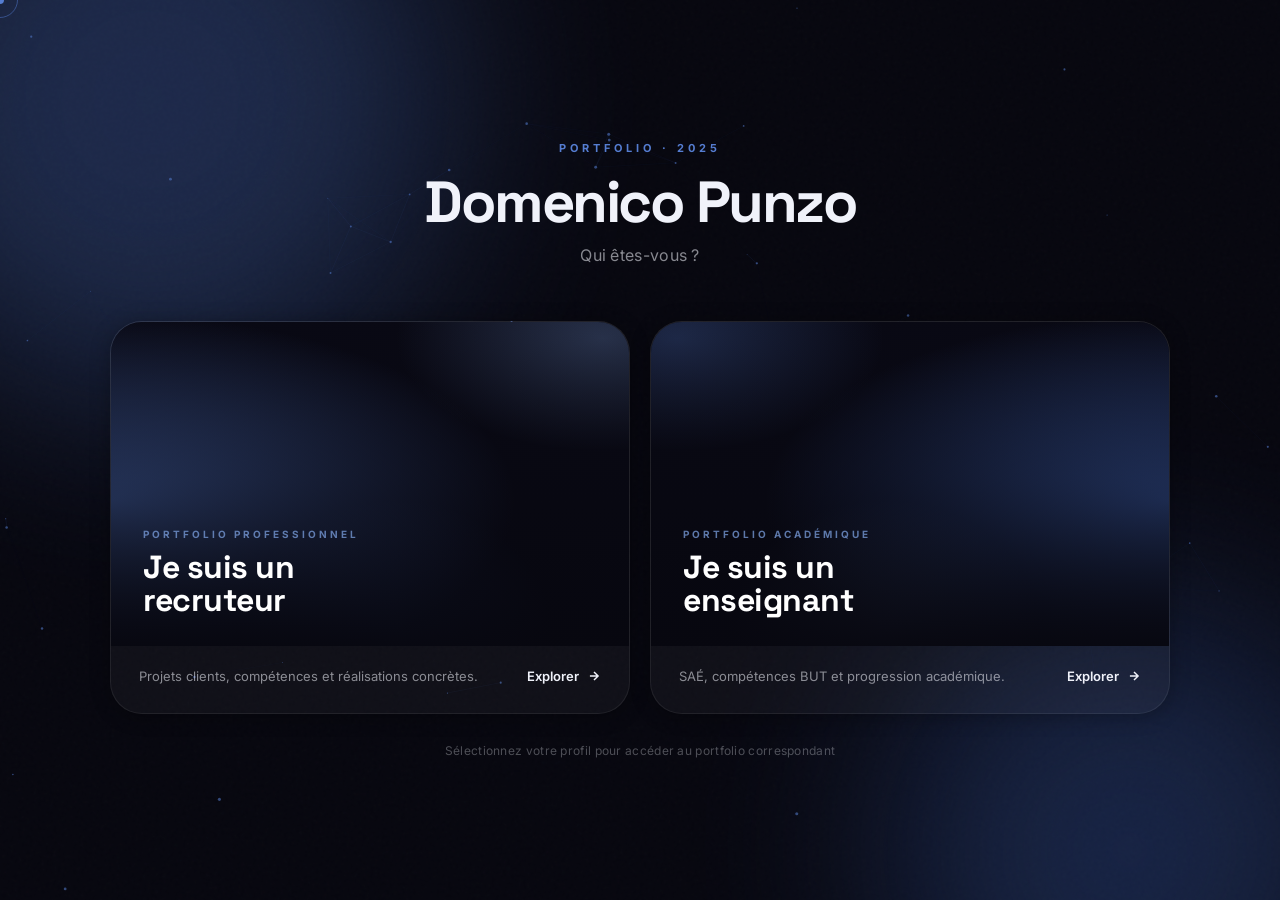
==== index.html @ 6b2b8962 "premier commit portfolio" ====
<!DOCTYPE html>
<html lang="fr">
<head>
  <meta charset="UTF-8" />
  <meta name="viewport" content="width=device-width, initial-scale=1.0" />
  <title>Domenico Punzo — Portfolio</title>
  <meta name="description" content="Portfolio de Domenico Punzo — Data & Digital Transformation" />
  <link rel="stylesheet" href="css/style.css" />
  <style>
    /* ── Landing specific ── */
    .landing {
      position: relative;
      min-height: 100vh;
      display: flex; flex-direction: column;
      align-items: center; justify-content: center;
      padding: 64px 24px;
      overflow: hidden;
    }

    /* Orbs background */
    .orbs { position: fixed; inset: 0; pointer-events: none; overflow: hidden; z-index: 0; }
    .orb {
      position: absolute; border-radius: 50%;
      filter: blur(100px); opacity: 0.3;
    }
    .orb-1 {
      width: 600px; height: 600px;
      background: radial-gradient(circle, #557DD1, #4671CD);
      top: -200px; left: -150px;
      animation: float 8s ease-in-out infinite;
    }
    .orb-2 {
      width: 500px; height: 500px;
      background: radial-gradient(circle, #4671CD, #2a4b99);
      bottom: -200px; right: -100px;
      animation: float 10s ease-in-out infinite 2s;
    }

    /* Noise texture */
    .noise {
      position: fixed; inset: 0; z-index: 0;
      background-image: url("data:image/svg+xml,%3Csvg viewBox='0 0 256 256' xmlns='http://www.w3.org/2000/svg'%3E%3Cfilter id='n'%3E%3CfeTurbulence type='fractalNoise' baseFrequency='0.9' numOctaves='4' stitchTiles='stitch'/%3E%3C/filter%3E%3Crect width='100%25' height='100%25' filter='url(%23n)' opacity='0.03'/%3E%3C/svg%3E");
      opacity: 0.6;
      pointer-events: none;
    }

    /* ── Center ID ── */
    .landing-id {
      position: relative; z-index: 10;
      text-align: center;
      margin-bottom: 52px;
      animation: slideUp 0.9s var(--ease-expo) both;
    }
    .landing-eyebrow {
      font-size: 11px; font-weight: 700;
      letter-spacing: 4px; text-transform: uppercase;
      color: var(--primary);
      margin-bottom: 16px;
    }
    .landing-name {
      font-size: clamp(34px, 5vw, 58px);
      font-weight: 800;
      letter-spacing: -2.5px;
      margin-bottom: 12px;
      line-height: 1;
    }
    .landing-subtitle {
      font-size: 16px;
      color: var(--text-muted);
      font-weight: 400;
      letter-spacing: 0.3px;
    }

    /* ── Showcase ── */
    .showcase-wrap {
      position: relative; z-index: 10;
      width: min(1060px, 100%);
      perspective: 1800px;
      animation: slideUp 1s var(--ease-expo) 0.18s both;
    }
    .showcase {
      display: flex;
      gap: 20px;
    }

    /* ── Card ── */
    .showcase-card {
      flex: 1;
      display: block;
      text-decoration: none; color: inherit;
      border-radius: var(--radius-xl);
      background: var(--bg-card);
      border: 1px solid var(--border);
      overflow: hidden;
      cursor: pointer;
      transform-style: preserve-3d;
      will-change: transform;
      transition: transform 0.15s var(--ease-out), border-color 0.35s, box-shadow 0.35s;
      box-shadow: var(--shadow-card);
    }
    .showcase-card:hover {
      border-color: var(--border-hover);
      box-shadow: var(--shadow), 0 0 70px rgba(85,125,209,0.18);
    }

    /* ── Video / animated visual ── */
    .showcase-visual {
      position: relative;
      aspect-ratio: 16/10;
      overflow: hidden;
    }
    .showcase-video {
      position: absolute; inset: 0;
      width: 100%; height: 100%;
      object-fit: cover;
      z-index: 1;
    }
    .showcase-video-bg {
      position: absolute; inset: 0;
      z-index: 0;
      animation: bgFloat 16s ease-in-out infinite alternate;
    }
    .pro-bg {
      background:
        radial-gradient(ellipse 150% 110% at 0% 55%, rgba(85,125,209,0.65), transparent 52%),
        radial-gradient(ellipse 80% 70% at 95% 5%,  rgba(122,157,220,0.3), transparent 50%),
        radial-gradient(ellipse 60% 80% at 55% 95%, rgba(70,113,205,0.2),  transparent 50%),
        #090914;
    }
    .acad-bg {
      background:
        radial-gradient(ellipse 150% 110% at 100% 55%, rgba(70,113,205,0.65), transparent 52%),
        radial-gradient(ellipse 80% 70% at 5% 5%,    rgba(85,125,209,0.3),  transparent 50%),
        radial-gradient(ellipse 60% 80% at 45% 95%, rgba(122,157,220,0.2),  transparent 50%),
        #090914;
    }
    @keyframes bgFloat {
      0%   { transform: scale(1)    translate(0px,   0px); }
      33%  { transform: scale(1.06) translate(10px, -12px); }
      66%  { transform: scale(1.03) translate(-7px,  7px); }
      100% { transform: scale(1.08) translate(12px, -6px); }
    }
    .showcase-video-overlay {
      position: absolute; inset: 0;
      background: linear-gradient(
        to top,
        rgba(7,7,15,0.94) 0%,
        rgba(7,7,15,0.42) 52%,
        rgba(7,7,15,0.08) 100%
      );
      z-index: 2;
    }

    /* Glare overlay */
    .showcase-glare {
      position: absolute; inset: 0; z-index: 3;
      pointer-events: none;
      opacity: 0;
      background: radial-gradient(circle 240px at var(--mx,50%) var(--my,50%), rgba(255,255,255,0.09), transparent 70%);
      transition: opacity 0.3s;
    }
    .showcase-card:hover .showcase-glare { opacity: 1; }

    /* Content overlay inside visual */
    .showcase-visual-content {
      position: absolute;
      bottom: 0; left: 0; right: 0;
      padding: 28px 32px;
      z-index: 4;
    }
    .showcase-vis-eyebrow {
      font-size: 10px; font-weight: 700;
      letter-spacing: 3px; text-transform: uppercase;
      color: rgba(122,157,220,0.75);
      margin-bottom: 9px;
    }
    .showcase-choice {
      font-size: clamp(22px, 2.8vw, 32px);
      font-weight: 800;
      line-height: 1.05;
      letter-spacing: -0.5px;
      color: #fff;
      font-family: 'Space Grotesk', sans-serif;
    }

    /* Info block under visual */
    .showcase-info {
      padding: 20px 28px 26px;
      display: flex;
      align-items: center;
      justify-content: space-between;
      gap: 16px;
    }
    .showcase-info-desc {
      font-size: 13px;
      color: var(--text-muted);
      line-height: 1.55;
    }
    .showcase-cta {
      display: inline-flex; align-items: center; gap: 8px;
      font-size: 13px; font-weight: 600;
      color: var(--text);
      white-space: nowrap;
      flex-shrink: 0;
      transition: gap 0.3s var(--ease-out), color 0.3s;
    }
    .showcase-card:hover .showcase-cta { gap: 13px; color: var(--primary-light); }
    .showcase-cta svg { width: 14px; height: 14px; transition: transform 0.3s var(--ease-out); }
    .showcase-card:hover .showcase-cta svg { transform: translateX(2px); }

    /* Bottom hint */
    .landing-hint {
      position: relative; z-index: 10;
      margin-top: 28px;
      font-size: 12px; color: var(--text-subtle);
      animation: fadeIn 1s 0.6s both;
      text-align: center;
      letter-spacing: 0.3px;
    }

    /* Mobile */
    @media (max-width: 760px) {
      .showcase { flex-direction: column; }
      .showcase-card { transform: none !important; }
    }
  </style>
</head>
<body>
  <!-- Cursor -->
  <div class="cursor" id="cursor"></div>
  <div class="cursor-ring" id="cursorRing"></div>

  <!-- Particle background -->
  <canvas id="particleCanvas"></canvas>

  <!-- Landing -->
  <div class="landing">
    <!-- Background -->
    <div class="orbs">
      <div class="orb orb-1"></div>
      <div class="orb orb-2"></div>
    </div>
    <div class="noise"></div>

    <!-- Identity -->
    <div class="landing-id">
      <p class="landing-eyebrow">Portfolio · 2025</p>
      <h1 class="landing-name">Domenico Punzo</h1>
      <p class="landing-subtitle">Qui êtes-vous ?</p>
    </div>

    <!-- Showcase choice -->
    <div class="showcase-wrap">
      <div class="showcase">

        <!-- Recruteur → Professional -->
        <a class="showcase-card" id="cardPro" href="professional.html">
          <div class="showcase-visual">
            <video class="showcase-video" autoplay muted loop playsinline>
              <source src="assets/video-pro.mp4" type="video/mp4">
            </video>
            <div class="showcase-video-bg pro-bg"></div>
            <div class="showcase-video-overlay"></div>
            <div class="showcase-glare"></div>
            <div class="showcase-visual-content">
              <p class="showcase-vis-eyebrow">Portfolio professionnel</p>
              <h2 class="showcase-choice">Je suis un<br>recruteur</h2>
            </div>
          </div>
          <div class="showcase-info">
            <p class="showcase-info-desc">Projets clients, compétences et réalisations concrètes.</p>
            <div class="showcase-cta">
              Explorer
              <svg viewBox="0 0 24 24" fill="none" stroke="currentColor" stroke-width="2.5"><path d="M5 12h14M12 5l7 7-7 7"/></svg>
            </div>
          </div>
        </a>

        <!-- Enseignant → Academic -->
        <a class="showcase-card" id="cardAcad" href="academic.html">
          <div class="showcase-visual">
            <video class="showcase-video" autoplay muted loop playsinline>
              <source src="assets/video-acad.mp4" type="video/mp4">
            </video>
            <div class="showcase-video-bg acad-bg"></div>
            <div class="showcase-video-overlay"></div>
            <div class="showcase-glare"></div>
            <div class="showcase-visual-content">
              <p class="showcase-vis-eyebrow">Portfolio académique</p>
              <h2 class="showcase-choice">Je suis un<br>enseignant</h2>
            </div>
          </div>
          <div class="showcase-info">
            <p class="showcase-info-desc">SAÉ, compétences BUT et progression académique.</p>
            <div class="showcase-cta">
              Explorer
              <svg viewBox="0 0 24 24" fill="none" stroke="currentColor" stroke-width="2.5"><path d="M5 12h14M12 5l7 7-7 7"/></svg>
            </div>
          </div>
        </a>

      </div>
    </div>

    <p class="landing-hint">Sélectionnez votre profil pour accéder au portfolio correspondant</p>
  </div>

  <script>
    // Custom cursor
    const cursor = document.getElementById('cursor');
    const ring = document.getElementById('cursorRing');
    let mx = 0, my = 0, rx = 0, ry = 0;
    document.addEventListener('mousemove', e => { mx = e.clientX; my = e.clientY; cursor.style.left = mx + 'px'; cursor.style.top = my + 'px'; });
    (function animate() {
      rx += (mx - rx) * 0.12; ry += (my - ry) * 0.12;
      ring.style.left = rx + 'px'; ring.style.top = ry + 'px';
      requestAnimationFrame(animate);
    })();

    // Particles
    (function() {
      const canvas = document.getElementById('particleCanvas');
      if (!canvas) return;
      const ctx = canvas.getContext('2d');
      let w, h;
      const N = 55, LINK = 130, pts = [];
      function resize() { w = canvas.width = window.innerWidth; h = canvas.height = window.innerHeight; }
      function P() { return { x: Math.random()*w, y: Math.random()*h, vx:(Math.random()-.5)*.38, vy:(Math.random()-.5)*.38, r: Math.random()*1.2+.4 }; }
      function loop() {
        ctx.clearRect(0,0,w,h);
        for(let i=0;i<N;i++){
          const p=pts[i]; p.x+=p.vx; p.y+=p.vy;
          if(p.x<0||p.x>w)p.vx*=-1; if(p.y<0||p.y>h)p.vy*=-1;
          ctx.beginPath(); ctx.arc(p.x,p.y,p.r,0,Math.PI*2);
          ctx.fillStyle='rgba(85,125,209,0.55)'; ctx.fill();
          for(let j=i+1;j<N;j++){
            const q=pts[j],d=Math.hypot(p.x-q.x,p.y-q.y);
            if(d<LINK){ ctx.strokeStyle=`rgba(85,125,209,${.14*(1-d/LINK)})`; ctx.lineWidth=.6; ctx.beginPath(); ctx.moveTo(p.x,p.y); ctx.lineTo(q.x,q.y); ctx.stroke(); }
          }
        }
        requestAnimationFrame(loop);
      }
      resize(); window.addEventListener('resize',resize);
      for(let i=0;i<N;i++) pts.push(P());
      loop();
    })();

    // 3D tilt on showcase cards (pointer devices only)
    if (window.matchMedia('(hover: hover) and (pointer: fine)').matches) {
      document.querySelectorAll('.showcase-card').forEach(card => {
        card.addEventListener('mousemove', e => {
          const r = card.getBoundingClientRect();
          const px = (e.clientX - r.left) / r.width;
          const py = (e.clientY - r.top) / r.height;
          const rotX = (py - 0.5) * -12;
          const rotY = (px - 0.5) * 12;
          card.style.transform = `rotateX(${rotX}deg) rotateY(${rotY}deg) translateY(-4px)`;
          card.style.setProperty('--mx', (px * 100) + '%');
          card.style.setProperty('--my', (py * 100) + '%');
        });
        card.addEventListener('mouseleave', () => { card.style.transform = ''; });
      });
    }
  </script>
</body>
</html>
---- css/style.css ----
/* ─────────────────────────────────────────────
   PORTFOLIO PREMIUM — Global Styles
   Domenico Punzo
───────────────────────────────────────────── */

@import url('https://fonts.googleapis.com/css2?family=Inter:wght@300;400;500;600;700;800;900&family=Space+Grotesk:wght@300;400;500;600;700&display=swap');

/* ── Variables ── */
:root {
  --primary:       #557DD1;
  --primary-dark:  #4671CD;
  --primary-light: #7A9DDC;
  --primary-glow:  rgba(85, 125, 209, 0.25);
  --primary-glow2: rgba(70, 113, 205, 0.15);

  --bg:            #07070F;
  --bg-2:          #0C0C1C;
  --bg-3:          #111126;
  --bg-card:       rgba(255,255,255,0.04);
  --bg-card-hover: rgba(255,255,255,0.07);
  --bg-glass:      rgba(12,12,28,0.7);

  --text:          #F0F2FA;
  --text-muted:    rgba(240,242,250,0.55);
  --text-subtle:   rgba(240,242,250,0.30);

  --border:        rgba(255,255,255,0.07);
  --border-blue:   rgba(85,125,209,0.25);
  --border-hover:  rgba(85,125,209,0.5);

  --radius:        14px;
  --radius-lg:     22px;
  --radius-xl:     32px;
  --radius-full:   9999px;

  --ease:          cubic-bezier(0.4, 0, 0.2, 1);
  --ease-out:      cubic-bezier(0, 0, 0.2, 1);
  --ease-bounce:   cubic-bezier(0.34, 1.56, 0.64, 1);
  --ease-expo:     cubic-bezier(0.16, 1, 0.3, 1);

  --shadow:        0 8px 48px rgba(0,0,0,0.5);
  --shadow-glow:   0 0 80px rgba(85,125,209,0.12);
  --shadow-card:   0 2px 20px rgba(0,0,0,0.3);

  --nav-h:         70px;
  --section-pad:   clamp(80px, 10vw, 140px);
  --container:     1280px;
}

/* ── Reset ── */
*, *::before, *::after { box-sizing: border-box; margin: 0; padding: 0; }
html { scroll-behavior: smooth; font-size: 16px; }
body {
  background: var(--bg);
  color: var(--text);
  font-family: 'Inter', sans-serif;
  -webkit-font-smoothing: antialiased;
  -moz-osx-font-smoothing: grayscale;
  overflow-x: hidden;
  line-height: 1.6;
}
img { max-width: 100%; display: block; }
a { color: inherit; text-decoration: none; }
button { cursor: pointer; border: none; background: none; font-family: inherit; }
ul { list-style: none; }

/* ── Custom Cursor ── */
.cursor {
  width: 8px; height: 8px;
  background: var(--primary);
  border-radius: 50%;
  position: fixed;
  top: 0; left: 0;
  pointer-events: none;
  z-index: 9999;
  transform: translate(-50%, -50%);
  transition: width 0.2s var(--ease), height 0.2s var(--ease), background 0.2s;
}
.cursor-ring {
  width: 36px; height: 36px;
  border: 1.5px solid rgba(85,125,209,0.5);
  border-radius: 50%;
  position: fixed;
  top: 0; left: 0;
  pointer-events: none;
  z-index: 9998;
  transform: translate(-50%, -50%);
  transition: all 0.12s var(--ease);
}
body:has(a:hover) .cursor,
body:has(button:hover) .cursor { width: 14px; height: 14px; }
body:has(a:hover) .cursor-ring,
body:has(button:hover) .cursor-ring { width: 52px; height: 52px; border-color: var(--primary); }

/* ── Typography ── */
h1, h2, h3, h4, h5, h6 { font-family: 'Space Grotesk', sans-serif; font-weight: 700; line-height: 1.15; }

.display { font-size: clamp(48px, 7vw, 96px); font-weight: 800; letter-spacing: -2px; }
.headline { font-size: clamp(36px, 5vw, 64px); font-weight: 700; letter-spacing: -1.5px; }
.title { font-size: clamp(24px, 3vw, 40px); font-weight: 600; letter-spacing: -0.5px; }
.subtitle { font-size: clamp(16px, 2vw, 20px); font-weight: 400; color: var(--text-muted); }
.label { font-size: 11px; font-weight: 600; text-transform: uppercase; letter-spacing: 2px; color: var(--primary); }
.body-lg { font-size: 18px; line-height: 1.75; color: var(--text-muted); }
.body { font-size: 15px; line-height: 1.7; color: var(--text-muted); }

/* ── Layout ── */
.container {
  width: min(var(--container), 100% - 48px);
  margin-inline: auto;
}
.section { padding-block: var(--section-pad); }

/* ── Section Header ── */
.section-header { margin-bottom: 64px; }
.section-header .label { margin-bottom: 12px; }
.section-header .headline { margin-bottom: 16px; }
.section-header .subtitle { max-width: 520px; }

/* ── Navigation ── */
.nav {
  position: fixed; top: 0; left: 0; right: 0;
  height: var(--nav-h);
  z-index: 100;
  transition: background 0.4s var(--ease), backdrop-filter 0.4s;
}
.nav.scrolled {
  background: var(--bg-glass);
  backdrop-filter: blur(20px) saturate(1.5);
  border-bottom: 1px solid var(--border);
}
.nav-inner {
  height: 100%;
  display: flex;
  align-items: center;
  justify-content: space-between;
  gap: 24px;
}
.nav-logo {
  display: flex; align-items: center; gap: 12px;
  font-family: 'Space Grotesk', sans-serif;
  font-weight: 700; font-size: 20px;
}
.nav-monogram {
  width: 38px; height: 38px;
  background: linear-gradient(135deg, var(--primary), var(--primary-dark));
  border-radius: 10px;
  display: grid; place-items: center;
  font-size: 14px; font-weight: 800;
  color: #fff;
}
.nav-links {
  display: flex; align-items: center; gap: 6px;
}
.nav-link {
  padding: 8px 14px;
  font-size: 14px; font-weight: 500;
  color: var(--text-muted);
  border-radius: var(--radius-full);
  transition: color 0.2s, background 0.2s;
}
.nav-link:hover, .nav-link.active { color: var(--text); background: var(--bg-card); }
.nav-cta {
  padding: 9px 20px;
  background: var(--primary);
  color: #fff;
  border-radius: var(--radius-full);
  font-size: 14px; font-weight: 600;
  transition: background 0.2s var(--ease), transform 0.2s var(--ease);
}
.nav-cta:hover { background: var(--primary-dark); transform: translateY(-1px); }
.nav-switch {
  padding: 8px 16px;
  border: 1px solid var(--border);
  border-radius: var(--radius-full);
  font-size: 13px; font-weight: 500;
  color: var(--text-muted);
  transition: all 0.2s;
}
.nav-switch:hover { border-color: var(--primary); color: var(--primary); }
.nav-hamburger { display: none; flex-direction: column; gap: 5px; padding: 4px; }
.nav-hamburger span {
  width: 24px; height: 2px;
  background: var(--text);
  border-radius: 2px;
  transition: all 0.3s var(--ease);
}

/* ── Hero ── */
.hero {
  min-height: 100svh;
  display: flex; align-items: center;
  padding-top: var(--nav-h);
  position: relative;
  overflow: hidden;
}
.hero-bg {
  position: absolute; inset: 0;
  background: radial-gradient(ellipse 80% 60% at 20% 40%, var(--primary-glow), transparent 60%),
              radial-gradient(ellipse 60% 50% at 80% 70%, var(--primary-glow2), transparent 60%);
}
.hero-grid {
  position: absolute; inset: 0;
  background-image:
    linear-gradient(var(--border) 1px, transparent 1px),
    linear-gradient(90deg, var(--border) 1px, transparent 1px);
  background-size: 60px 60px;
  mask-image: radial-gradient(ellipse 70% 70% at 50% 50%, black, transparent);
  opacity: 0.4;
}
.hero-inner {
  position: relative; z-index: 1;
}
.hero-badge {
  display: inline-flex; align-items: center; gap: 8px;
  padding: 7px 16px;
  background: var(--bg-card);
  border: 1px solid var(--border-blue);
  border-radius: var(--radius-full);
  font-size: 13px; font-weight: 500;
  color: var(--primary-light);
  margin-bottom: 28px;
  backdrop-filter: blur(8px);
}
.hero-badge-dot {
  width: 7px; height: 7px;
  background: var(--primary);
  border-radius: 50%;
  animation: pulse 2s ease-in-out infinite;
}
.hero-name { margin-bottom: 16px; }
.hero-role {
  font-size: clamp(18px, 3vw, 28px);
  font-weight: 400;
  color: var(--text-muted);
  margin-bottom: 24px;
}
.hero-role span { color: var(--primary); font-weight: 600; }
.hero-tagline {
  font-size: clamp(15px, 1.8vw, 18px);
  color: var(--text-muted);
  max-width: 540px;
  line-height: 1.75;
  margin-bottom: 48px;
}
.hero-actions { display: flex; align-items: center; flex-wrap: wrap; gap: 14px; }
.hero-scroll {
  position: absolute; bottom: 40px; left: 50%;
  transform: translateX(-50%);
  display: flex; flex-direction: column; align-items: center; gap: 8px;
  font-size: 12px; font-weight: 500; color: var(--text-subtle); letter-spacing: 1.5px; text-transform: uppercase;
}
.hero-scroll-line {
  width: 1px; height: 48px;
  background: linear-gradient(to bottom, var(--primary), transparent);
  animation: scrollDown 2s ease-in-out infinite;
}

/* ── Buttons ── */
.btn {
  display: inline-flex; align-items: center; gap: 8px;
  padding: 13px 28px;
  border-radius: var(--radius-full);
  font-size: 15px; font-weight: 600;
  transition: all 0.25s var(--ease);
  cursor: pointer;
}
.btn-primary {
  background: linear-gradient(135deg, var(--primary), var(--primary-dark));
  color: #fff;
  box-shadow: 0 4px 24px var(--primary-glow);
}
.btn-primary:hover { transform: translateY(-2px); box-shadow: 0 8px 32px var(--primary-glow); }
.btn-secondary {
  background: var(--bg-card);
  color: var(--text);
  border: 1px solid var(--border);
  backdrop-filter: blur(8px);
}
.btn-secondary:hover { border-color: var(--border-hover); background: var(--bg-card-hover); transform: translateY(-2px); }
.btn-ghost {
  color: var(--primary);
  border: 1px solid var(--border-blue);
  border-radius: var(--radius-full);
  padding: 11px 24px;
}
.btn-ghost:hover { background: var(--primary-glow); }
.btn svg { width: 18px; height: 18px; }

/* ── About ── */
.about-grid {
  display: grid;
  grid-template-columns: 1fr 1.4fr;
  gap: 80px;
  align-items: center;
}
.about-photo-wrap {
  position: relative;
}
.about-photo {
  width: 100%;
  aspect-ratio: 3/4;
  border-radius: var(--radius-xl);
  background: var(--bg-3);
  border: 1px solid var(--border);
  overflow: hidden;
  position: relative;
}
.about-photo img { width: 100%; height: 100%; object-fit: cover; }
.about-photo-placeholder {
  width: 100%; height: 100%;
  display: flex; align-items: center; justify-content: center;
  font-size: 64px; color: var(--primary); opacity: 0.3;
}
.about-photo-card {
  position: absolute;
  bottom: -20px; right: -20px;
  background: var(--bg-glass);
  backdrop-filter: blur(20px);
  border: 1px solid var(--border);
  border-radius: var(--radius);
  padding: 16px 20px;
}
.about-photo-card .label { margin-bottom: 4px; }
.about-photo-card p { font-size: 20px; font-weight: 700; }
.about-content .label { margin-bottom: 12px; }
.about-content .title { margin-bottom: 20px; }
.about-content .body { margin-bottom: 16px; }
.about-tags { display: flex; flex-wrap: wrap; gap: 8px; margin-top: 28px; }
.about-tag {
  padding: 7px 16px;
  background: var(--bg-card);
  border: 1px solid var(--border);
  border-radius: var(--radius-full);
  font-size: 13px; font-weight: 500;
  transition: all 0.2s;
}
.about-tag:hover { border-color: var(--primary); color: var(--primary); }

/* ── Timeline ── */
.timeline { position: relative; max-width: 800px; margin-inline: auto; }
.timeline::before {
  content: '';
  position: absolute;
  left: 50%;
  top: 0; bottom: 0;
  width: 1px;
  background: linear-gradient(to bottom, transparent, var(--primary), var(--primary), transparent);
  transform: translateX(-50%);
}
.timeline-item {
  display: grid;
  grid-template-columns: 1fr auto 1fr;
  gap: 24px;
  align-items: start;
  margin-bottom: 40px;
}
.timeline-item:nth-child(odd) .timeline-content { grid-column: 1; text-align: right; }
.timeline-item:nth-child(odd) .timeline-dot { grid-column: 2; }
.timeline-item:nth-child(odd) .timeline-spacer { grid-column: 3; }
.timeline-item:nth-child(even) .timeline-spacer { grid-column: 1; }
.timeline-item:nth-child(even) .timeline-dot { grid-column: 2; }
.timeline-item:nth-child(even) .timeline-content { grid-column: 3; }
.timeline-dot {
  width: 12px; height: 12px;
  background: var(--primary);
  border-radius: 50%;
  margin-top: 6px;
  box-shadow: 0 0 0 4px var(--bg), 0 0 0 6px var(--border-blue);
  position: relative; z-index: 1;
  flex-shrink: 0;
}
.timeline-content {
  background: var(--bg-card);
  border: 1px solid var(--border);
  border-radius: var(--radius);
  padding: 20px 24px;
  transition: border-color 0.3s;
}
.timeline-content:hover { border-color: var(--border-blue); }
.timeline-year {
  font-size: 11px; font-weight: 700; letter-spacing: 2px;
  text-transform: uppercase; color: var(--primary);
  margin-bottom: 6px;
}
.timeline-content h4 { font-size: 16px; font-weight: 600; margin-bottom: 6px; }
.timeline-content p { font-size: 14px; color: var(--text-muted); line-height: 1.6; }

/* ── Projects Grid ── */
.projects-grid {
  display: grid;
  grid-template-columns: repeat(auto-fill, minmax(340px, 1fr));
  gap: 24px;
}
.project-card {
  background: var(--bg-card);
  border: 1px solid var(--border);
  border-radius: var(--radius-lg);
  overflow: hidden;
  cursor: pointer;
  transition: transform 0.3s var(--ease), border-color 0.3s, box-shadow 0.3s;
  position: relative;
}
.project-card:hover {
  transform: translateY(-6px);
  border-color: var(--border-blue);
  box-shadow: var(--shadow), var(--shadow-glow);
}
.project-card-thumb {
  width: 100%;
  aspect-ratio: 16/10;
  background: var(--bg-3);
  overflow: hidden;
  position: relative;
}
.project-card-thumb img { width: 100%; height: 100%; object-fit: cover; transition: transform 0.5s var(--ease); }
.project-card:hover .project-card-thumb img { transform: scale(1.05); }
.project-card-thumb-placeholder {
  width: 100%; height: 100%;
  display: flex; align-items: center; justify-content: center;
  font-size: 48px;
  background: linear-gradient(135deg, var(--bg-2), var(--bg-3));
}
.project-card-overlay {
  position: absolute; inset: 0;
  background: linear-gradient(to top, rgba(7,7,15,0.8), transparent 60%);
  opacity: 0;
  transition: opacity 0.3s;
}
.project-card:hover .project-card-overlay { opacity: 1; }
.project-card-cta {
  position: absolute; bottom: 16px; right: 16px;
  width: 40px; height: 40px;
  background: var(--primary);
  border-radius: 50%;
  display: grid; place-items: center;
  opacity: 0; transform: translateY(8px);
  transition: all 0.3s var(--ease-expo);
  color: #fff;
}
.project-card:hover .project-card-cta { opacity: 1; transform: translateY(0); }
.project-card-body { padding: 24px; }
.project-card-category {
  font-size: 11px; font-weight: 600; letter-spacing: 1.5px; text-transform: uppercase;
  color: var(--primary); margin-bottom: 10px;
}
.project-card-title { font-size: 18px; font-weight: 700; margin-bottom: 10px; line-height: 1.3; }
.project-card-desc { font-size: 14px; color: var(--text-muted); line-height: 1.6; margin-bottom: 16px; }
.project-card-tags { display: flex; flex-wrap: wrap; gap: 6px; }
.tag {
  padding: 4px 12px;
  background: var(--bg-3);
  border: 1px solid var(--border);
  border-radius: var(--radius-full);
  font-size: 12px; font-weight: 500; color: var(--text-muted);
}
.tag-blue {
  background: rgba(85,125,209,0.12);
  border-color: rgba(85,125,209,0.2);
  color: var(--primary-light);
}

/* ── Modal ── */
.modal-backdrop {
  position: fixed; inset: 0;
  background: rgba(7,7,15,0.85);
  backdrop-filter: blur(12px);
  z-index: 200;
  opacity: 0; pointer-events: none;
  transition: opacity 0.35s var(--ease);
  display: grid; place-items: center;
  padding: 20px;
}
.modal-backdrop.open { opacity: 1; pointer-events: all; }
.modal {
  background: var(--bg-2);
  border: 1px solid var(--border);
  border-radius: var(--radius-xl);
  width: 100%; max-width: 860px;
  max-height: 88vh;
  overflow-y: auto;
  transform: translateY(24px) scale(0.97);
  transition: transform 0.4s var(--ease-expo);
  position: relative;
  scrollbar-width: thin;
  scrollbar-color: var(--border) transparent;
}
.modal-backdrop.open .modal { transform: translateY(0) scale(1); }
.modal-close {
  position: sticky; top: 0;
  display: flex; justify-content: flex-end;
  padding: 20px 24px 0;
  z-index: 10;
}
.modal-close-btn {
  width: 36px; height: 36px;
  background: var(--bg-card);
  border: 1px solid var(--border);
  border-radius: 50%;
  display: grid; place-items: center;
  color: var(--text-muted);
  transition: all 0.2s;
}
.modal-close-btn:hover { background: var(--bg-card-hover); color: var(--text); }
.modal-gallery {
  position: relative;
  margin-bottom: 0;
}
.modal-gallery-main {
  width: 100%;
  aspect-ratio: 16/9;
  background: var(--bg-3);
  overflow: hidden;
}
.modal-gallery-main img { width: 100%; height: 100%; object-fit: cover; }
.modal-gallery-thumbs {
  display: flex; gap: 8px;
  padding: 12px 24px;
  overflow-x: auto;
}
.modal-gallery-thumb {
  flex-shrink: 0;
  width: 80px; height: 52px;
  border-radius: 8px;
  overflow: hidden;
  border: 2px solid transparent;
  cursor: pointer;
  transition: border-color 0.2s;
}
.modal-gallery-thumb.active { border-color: var(--primary); }
.modal-gallery-thumb img { width: 100%; height: 100%; object-fit: cover; }
.modal-body { padding: 32px; }
.modal-meta { display: flex; align-items: center; gap: 12px; flex-wrap: wrap; margin-bottom: 8px; }
.modal-category {
  font-size: 11px; font-weight: 700; letter-spacing: 2px; text-transform: uppercase; color: var(--primary);
}
.modal-title { font-size: clamp(22px, 4vw, 32px); font-weight: 700; margin-bottom: 20px; line-height: 1.2; }
.modal-desc { font-size: 16px; color: var(--text-muted); line-height: 1.8; margin-bottom: 32px; }
.modal-section { margin-bottom: 28px; }
.modal-section h4 { font-size: 14px; font-weight: 600; letter-spacing: 1px; text-transform: uppercase; color: var(--text-muted); margin-bottom: 12px; }
.modal-section p { font-size: 15px; color: var(--text-muted); line-height: 1.7; }
.modal-tags { display: flex; flex-wrap: wrap; gap: 8px; }
.modal-pdf {
  background: var(--bg-3);
  border: 1px solid var(--border);
  border-radius: var(--radius);
  padding: 16px 20px;
  display: flex; align-items: center; gap: 12px;
  transition: border-color 0.2s;
}
.modal-pdf:hover { border-color: var(--primary); }
.modal-pdf-icon { font-size: 24px; }
.modal-pdf-name { font-size: 14px; font-weight: 600; }
.modal-pdf-size { font-size: 12px; color: var(--text-subtle); }

/* ── Filters (Academic) ── */
.filters {
  display: flex; align-items: center; flex-wrap: wrap; gap: 10px;
  margin-bottom: 48px;
  justify-content: center;
}
.filter-group { display: flex; gap: 6px; flex-wrap: wrap; }
.filter-sep { width: 1px; height: 32px; background: var(--border); align-self: center; }
.filter-btn {
  padding: 8px 18px;
  background: var(--bg-card);
  border: 1px solid var(--border);
  border-radius: var(--radius-full);
  font-size: 13px; font-weight: 500;
  color: var(--text-muted);
  transition: all 0.2s var(--ease);
}
.filter-btn:hover { border-color: var(--border-blue); color: var(--primary); }
.filter-btn.active {
  background: linear-gradient(135deg, var(--primary), var(--primary-dark));
  border-color: transparent;
  color: #fff;
}

/* ── Skills ── */
.skills-list { display: flex; flex-direction: column; gap: 2px; }
.skill-item {
  border: 1px solid var(--border);
  border-radius: var(--radius);
  overflow: hidden;
  transition: border-color 0.3s;
}
.skill-item:hover { border-color: var(--border-blue); }
.skill-header {
  display: flex; align-items: center; justify-content: space-between;
  padding: 20px 24px;
  cursor: pointer;
  user-select: none;
}
.skill-header-left { display: flex; align-items: center; gap: 16px; }
.skill-number {
  width: 36px; height: 36px;
  border-radius: 10px;
  background: var(--primary-glow2);
  border: 1px solid var(--border-blue);
  display: grid; place-items: center;
  font-size: 13px; font-weight: 700; color: var(--primary);
  flex-shrink: 0;
}
.skill-name { font-size: 17px; font-weight: 600; }
.skill-arrow {
  width: 24px; height: 24px;
  color: var(--text-muted);
  transition: transform 0.35s var(--ease-expo);
  flex-shrink: 0;
}
.skill-item.open .skill-arrow { transform: rotate(45deg); color: var(--primary); }
.skill-body {
  display: grid; grid-template-rows: 0fr;
  transition: grid-template-rows 0.4s var(--ease-expo);
}
.skill-item.open .skill-body { grid-template-rows: 1fr; }
.skill-body-inner { overflow: hidden; }
.skill-body-content {
  padding: 0 24px 24px;
  display: grid; grid-template-columns: 1fr 1fr;
  gap: 24px;
}
.skill-body-content .body { color: var(--text-muted); font-size: 14px; }
.skill-level { margin-bottom: 12px; }
.skill-level-label { display: flex; justify-content: space-between; font-size: 13px; margin-bottom: 8px; color: var(--text-muted); }
.skill-bar {
  height: 4px;
  background: var(--border);
  border-radius: 4px;
  overflow: hidden;
}
.skill-bar-fill {
  height: 100%;
  background: linear-gradient(90deg, var(--primary), var(--primary-dark));
  border-radius: 4px;
  transform: scaleX(0);
  transform-origin: left;
  transition: transform 0.8s var(--ease-expo);
}
.skill-item.open .skill-bar-fill { transform: scaleX(var(--level, 1)); }
.skill-projects { display: flex; flex-wrap: wrap; gap: 6px; }

/* ── AC Tooltips (Academic) ── */
.ac-list { display: flex; flex-wrap: wrap; gap: 8px; }
.ac-badge {
  position: relative;
  padding: 5px 12px;
  background: var(--bg-3);
  border: 1px solid var(--border);
  border-radius: var(--radius-full);
  font-size: 12px; font-weight: 600;
  color: var(--text-muted);
  cursor: default;
  transition: all 0.2s;
}
.ac-badge:hover {
  border-color: var(--primary);
  color: var(--primary);
  background: rgba(85,125,209,0.08);
}
.ac-tooltip {
  position: absolute;
  bottom: calc(100% + 10px);
  left: 50%; transform: translateX(-50%) translateY(4px);
  background: var(--bg-2);
  border: 1px solid var(--border-blue);
  border-radius: var(--radius);
  padding: 12px 16px;
  min-width: 200px;
  pointer-events: none;
  opacity: 0;
  transition: all 0.2s var(--ease);
  z-index: 50;
  white-space: normal;
}
.ac-badge:hover .ac-tooltip {
  opacity: 1; transform: translateX(-50%) translateY(0);
}
.ac-tooltip-code { font-size: 11px; font-weight: 700; color: var(--primary); margin-bottom: 4px; }
.ac-tooltip-title { font-size: 13px; font-weight: 600; color: var(--text); margin-bottom: 6px; }
.ac-tooltip-desc { font-size: 12px; color: var(--text-muted); line-height: 1.5; }

/* ── Tools Ticker ── */
.tools-section { overflow: hidden; padding-block: 60px; border-block: 1px solid var(--border); }
.tools-ticker { position: relative; }
.tools-ticker-label { text-align: center; margin-bottom: 32px; }
.tools-track-wrap { overflow: hidden; }
.tools-track {
  display: flex; gap: 0;
  animation: ticker 25s linear infinite;
}
.tools-track:hover { animation-play-state: paused; }
.tool-item {
  display: flex; align-items: center; gap: 10px;
  padding: 0 32px;
  flex-shrink: 0;
  color: var(--text-muted);
  font-size: 14px; font-weight: 500;
  transition: color 0.2s;
  border-right: 1px solid var(--border);
}
.tool-item:hover { color: var(--text); }
.tool-icon { font-size: 20px; }
.tool-name { white-space: nowrap; }

/* ── Contact ── */
.contact-grid {
  display: grid;
  grid-template-columns: 1fr 1.2fr;
  gap: 80px;
  align-items: start;
}
.contact-info { }
.contact-photo {
  width: 80px; height: 80px;
  border-radius: 50%;
  background: var(--bg-3);
  border: 2px solid var(--border-blue);
  overflow: hidden;
  margin-bottom: 24px;
}
.contact-photo img { width: 100%; height: 100%; object-fit: cover; }
.contact-photo-placeholder {
  width: 100%; height: 100%;
  display: flex; align-items: center; justify-content: center;
  font-size: 28px; color: var(--primary); opacity: 0.5;
}
.contact-name { font-size: 24px; font-weight: 700; margin-bottom: 6px; }
.contact-role { font-size: 15px; color: var(--text-muted); margin-bottom: 32px; }
.contact-availability {
  display: inline-flex; align-items: center; gap: 8px;
  padding: 8px 16px;
  background: rgba(34,197,94,0.08);
  border: 1px solid rgba(34,197,94,0.2);
  border-radius: var(--radius-full);
  font-size: 13px; font-weight: 500;
  color: #4ade80;
  margin-bottom: 32px;
}
.contact-availability-dot {
  width: 8px; height: 8px;
  background: #4ade80;
  border-radius: 50%;
  animation: pulse 2s ease-in-out infinite;
}
.contact-links { display: flex; flex-direction: column; gap: 12px; }
.contact-link {
  display: flex; align-items: center; gap: 12px;
  padding: 14px 18px;
  background: var(--bg-card);
  border: 1px solid var(--border);
  border-radius: var(--radius);
  font-size: 14px; font-weight: 500;
  transition: all 0.2s;
}
.contact-link:hover { border-color: var(--border-blue); background: var(--bg-card-hover); transform: translateX(4px); }
.contact-link-icon { color: var(--primary); }
.contact-form { }
.form-group { margin-bottom: 20px; }
.form-label { display: block; font-size: 13px; font-weight: 600; color: var(--text-muted); margin-bottom: 8px; }
.form-input, .form-textarea {
  width: 100%;
  background: var(--bg-card);
  border: 1px solid var(--border);
  border-radius: var(--radius);
  padding: 14px 18px;
  font-size: 15px; font-family: 'Inter', sans-serif;
  color: var(--text);
  transition: border-color 0.2s, box-shadow 0.2s;
  outline: none;
}
.form-input::placeholder, .form-textarea::placeholder { color: var(--text-subtle); }
.form-input:focus, .form-textarea:focus {
  border-color: var(--primary);
  box-shadow: 0 0 0 3px var(--primary-glow);
}
.form-textarea { resize: vertical; min-height: 130px; }
.form-submit { width: 100%; padding: 15px; margin-top: 4px; }

/* ── Footer ── */
.footer {
  border-top: 1px solid var(--border);
  padding-block: 32px;
  display: flex; align-items: center; justify-content: space-between;
  flex-wrap: wrap; gap: 16px;
}
.footer-copy { font-size: 13px; color: var(--text-subtle); }
.footer-back {
  font-size: 13px; font-weight: 500;
  color: var(--text-muted);
  padding: 8px 16px;
  border: 1px solid var(--border);
  border-radius: var(--radius-full);
  transition: all 0.2s;
}
.footer-back:hover { border-color: var(--primary); color: var(--primary); }

/* ── Reveal Animations ── */
.reveal {
  opacity: 0;
  transform: translateY(30px);
  transition: opacity 0.7s var(--ease-expo), transform 0.7s var(--ease-expo);
}
.reveal.visible { opacity: 1; transform: translateY(0); }
.reveal-delay-1 { transition-delay: 0.1s; }
.reveal-delay-2 { transition-delay: 0.2s; }
.reveal-delay-3 { transition-delay: 0.3s; }
.reveal-delay-4 { transition-delay: 0.4s; }

/* ── Animations ── */
@keyframes pulse {
  0%, 100% { opacity: 1; transform: scale(1); }
  50% { opacity: 0.5; transform: scale(0.8); }
}
@keyframes scrollDown {
  0% { transform: scaleY(0); transform-origin: top; }
  50% { transform: scaleY(1); transform-origin: top; }
  51% { transform: scaleY(1); transform-origin: bottom; }
  100% { transform: scaleY(0); transform-origin: bottom; }
}
@keyframes ticker {
  from { transform: translateX(0); }
  to { transform: translateX(-50%); }
}
@keyframes float {
  0%, 100% { transform: translateY(0) rotate(0deg); }
  33% { transform: translateY(-18px) rotate(2deg); }
  66% { transform: translateY(-8px) rotate(-1deg); }
}
@keyframes spin {
  from { transform: rotate(0deg); }
  to { transform: rotate(360deg); }
}
@keyframes fadeIn {
  from { opacity: 0; }
  to { opacity: 1; }
}
@keyframes slideUp {
  from { opacity: 0; transform: translateY(20px); }
  to { opacity: 1; transform: translateY(0); }
}

/* ── Mobile Nav Overlay ── */
.mobile-nav {
  position: fixed; inset: 0;
  background: var(--bg);
  z-index: 99;
  display: flex; flex-direction: column; align-items: center; justify-content: center;
  gap: 8px;
  opacity: 0; pointer-events: none;
  transition: opacity 0.3s;
}
.mobile-nav.open { opacity: 1; pointer-events: all; }
.mobile-nav .nav-link { font-size: 28px; font-weight: 700; font-family: 'Space Grotesk', sans-serif; }

/* ── Responsive ── */
@media (max-width: 1024px) {
  .about-grid { grid-template-columns: 1fr; gap: 48px; }
  .about-photo-wrap { max-width: 380px; }
  .contact-grid { grid-template-columns: 1fr; gap: 48px; }
  .timeline::before { left: 20px; }
  .timeline-item { grid-template-columns: auto 1fr; }
  .timeline-item:nth-child(odd) .timeline-content,
  .timeline-item:nth-child(even) .timeline-content { grid-column: 2; text-align: left; }
  .timeline-item:nth-child(odd) .timeline-dot,
  .timeline-item:nth-child(even) .timeline-dot { grid-column: 1; }
  .timeline-item:nth-child(odd) .timeline-spacer,
  .timeline-item:nth-child(even) .timeline-spacer { display: none; }
}
@media (max-width: 768px) {
  :root { --section-pad: 64px; }
  .nav-links, .nav-cta, .nav-switch { display: none; }
  .nav-hamburger { display: flex; }
  .projects-grid { grid-template-columns: 1fr; }
  .cursor, .cursor-ring { display: none; }
  .skill-body-content { grid-template-columns: 1fr; }
  .modal { max-height: 95vh; }
  .hero-actions { flex-direction: column; align-items: flex-start; }
}
@media (max-width: 480px) {
  .container { width: calc(100% - 32px); }
  .timeline-item { gap: 12px; }
  .timeline-content { padding: 16px; }
}

/* ── Skill Track — New Design ── */
.skills-track { border-top: 1px solid var(--border); }

.skill-track-item {
  border-bottom: 1px solid var(--border);
  cursor: pointer;
  transition: background 0.2s;
}
.skill-track-item:hover { background: rgba(255,255,255,0.015); }

.skill-track-header {
  display: grid;
  grid-template-columns: 52px 1fr 200px 64px;
  align-items: center;
  gap: 28px;
  padding: 26px 0;
  user-select: none;
}

.skill-track-num {
  font-size: 12px; font-weight: 700;
  color: var(--text-subtle);
  letter-spacing: 0.5px;
  font-variant-numeric: tabular-nums;
  transition: color 0.3s var(--ease);
}
.skill-track-item.active .skill-track-num { color: var(--primary); }

.skill-track-name {
  font-size: 20px; font-weight: 700;
  font-family: 'Space Grotesk', sans-serif;
  color: var(--text);
  transition: color 0.3s var(--ease);
  line-height: 1.2;
}
.skill-track-item.active .skill-track-name { color: var(--primary); }
.skill-track-item:not(.active):hover .skill-track-name { color: var(--text); opacity: 0.75; }

.skill-track-progress {
  position: relative;
  height: 1px;
  background: rgba(255,255,255,0.08);
}

.skill-track-dot {
  position: absolute;
  width: 10px; height: 10px;
  background: var(--primary);
  border-radius: 50%;
  top: 50%;
  transform: translate(-50%, -50%) scale(0);
  transition: transform 0.6s var(--ease-bounce);
  box-shadow: 0 0 12px rgba(85,125,209,0.7);
}
.skills-track.in-view .skill-track-dot { transform: translate(-50%, -50%) scale(1); }

.skill-track-pct {
  text-align: right;
  font-size: 13px; font-weight: 600;
  color: var(--text-subtle);
  font-variant-numeric: tabular-nums;
}

.skill-track-body {
  display: grid;
  grid-template-rows: 0fr;
  transition: grid-template-rows 0.42s var(--ease-expo);
}
.skill-track-item.active .skill-track-body { grid-template-rows: 1fr; }
.skill-track-inner { overflow: hidden; }

.skill-track-content {
  padding: 0 0 28px 80px;
  display: flex; flex-direction: column; gap: 16px;
}

.skill-tool-badges { display: flex; flex-wrap: wrap; gap: 8px; }
.skill-tool-badge {
  padding: 5px 15px;
  border: 1px solid var(--border);
  border-radius: var(--radius-full);
  font-size: 11px; font-weight: 700;
  color: var(--text-muted);
  letter-spacing: 1.3px;
  text-transform: uppercase;
  transition: all 0.2s;
  background: transparent;
}
.skill-tool-badge:hover { border-color: var(--primary); color: var(--primary); }

/* ── Modal extras ── */
.modal-hero-emoji {
  width: 100%; aspect-ratio: 16/9;
  background: var(--bg-3);
  display: flex; align-items: center; justify-content: center;
  font-size: 72px;
}

.modal-reflection-block { }
.modal-refl-item { margin-bottom: 14px; }
.modal-refl-label {
  display: inline-block;
  font-size: 10px; font-weight: 700; letter-spacing: 1.5px;
  text-transform: uppercase; color: var(--primary);
  margin-bottom: 5px;
}
.modal-refl-item p { font-size: 14px; color: var(--text-muted); line-height: 1.7; }
.modal-tools { margin-top: 4px; }

/* ── Responsive skill track ── */
@media (max-width: 900px) {
  .skill-track-header { grid-template-columns: 40px 1fr auto; gap: 16px; }
  .skill-track-progress { display: none; }
  .skill-track-content { padding-left: 56px; }
}
@media (max-width: 600px) {
  .skill-track-name { font-size: 16px; }
  .skill-track-content { padding-left: 16px; }
}

/* ── Particle Canvas ── */
#particleCanvas {
  position: fixed; inset: 0;
  pointer-events: none;
  z-index: 0;
  opacity: 1;
}

/* ── Bento Grid (About section) ── */
.bento-grid {
  display: grid;
  grid-template-columns: 260px 1fr 1fr;
  gap: 14px;
}
.bento-cell {
  background: var(--bg-card);
  border: 1px solid var(--border);
  border-radius: var(--radius-lg);
  padding: 24px;
  transition: border-color 0.3s var(--ease), background 0.3s var(--ease),
              transform 0.3s var(--ease);
}
.bento-cell:hover {
  border-color: var(--border-blue);
  background: var(--bg-card-hover);
  transform: translateY(-2px);
}
.bento-photo-cell {
  grid-row: 1 / 3;
  padding: 0;
  overflow: hidden;
  border-radius: var(--radius-xl);
}
.bento-photo-cell img {
  width: 100%; height: 100%;
  object-fit: cover;
  object-position: center 15%;
  display: block;
}
.bento-small-label {
  font-size: 10px; font-weight: 700;
  letter-spacing: 2px; text-transform: uppercase;
  color: var(--text-subtle);
  margin-bottom: 6px;
}
.bento-value {
  font-size: 19px; font-weight: 700;
  color: var(--text);
}
.bento-stats-cell {
  grid-column: 2 / 4;
  display: flex; gap: 0; align-items: center;
}
.bento-stat {
  flex: 1;
  display: flex; flex-direction: column;
  align-items: center;
  padding: 8px 0;
}
.bento-stat + .bento-stat {
  border-left: 1px solid var(--border);
}
.bento-stat-num {
  font-size: 40px; font-weight: 800;
  color: var(--primary);
  letter-spacing: -2px; line-height: 1;
  font-family: 'Space Grotesk', sans-serif;
}
.bento-stat-label {
  font-size: 12px; color: var(--text-muted);
  margin-top: 6px; text-align: center;
}
.bento-bio-cell {
  grid-column: 1 / 4;
}
.bento-bio-text {
  font-size: 15px; color: var(--text-muted);
  line-height: 1.75; margin-bottom: 14px;
}
.bento-status-dot {
  width: 10px; height: 10px;
  border-radius: 50%; background: #4ade80;
  box-shadow: 0 0 10px rgba(74,222,128,0.6);
  flex-shrink: 0;
  animation: bento-pulse 2s ease-in-out infinite;
}
@keyframes bento-pulse {
  0%, 100% { box-shadow: 0 0 10px rgba(74,222,128,0.5); }
  50%       { box-shadow: 0 0 22px rgba(74,222,128,0.9); }
}
.bento-badge-cell {
  background: linear-gradient(135deg, rgba(85,125,209,0.1), rgba(70,113,205,0.05));
  border-color: var(--border-blue);
  display: flex; flex-direction: column;
  align-items: center; justify-content: center;
  gap: 4px; text-align: center;
}
.bento-badge-title {
  font-size: 11px; font-weight: 800;
  letter-spacing: 2.5px; text-transform: uppercase;
  color: var(--primary);
}
.bento-badge-sub {
  font-size: 13px; font-weight: 600;
  color: var(--text-muted);
}
.bento-icon { font-size: 26px; }

/* ── 3D Card Tilt + light ── */
.project-card { position: relative; }
.project-card::after {
  content: '';
  position: absolute; inset: 0;
  border-radius: inherit;
  background: radial-gradient(
    500px at var(--mx, 50%) var(--my, 50%),
    rgba(85,125,209,0.1), transparent 70%
  );
  opacity: 0;
  pointer-events: none;
  z-index: 2;
  transition: opacity 0.3s;
}
.project-card:hover::after { opacity: 1; }

/* ── Responsive bento ── */
@media (max-width: 900px) {
  .bento-grid { grid-template-columns: 1fr 1fr; }
  .bento-photo-cell { grid-column: 1 / 3; grid-row: auto; min-height: 300px; }
  .bento-stats-cell { grid-column: 1 / 3; }
  .bento-bio-cell { grid-column: 1 / 3; }
}
@media (max-width: 600px) {
  .bento-grid { grid-template-columns: 1fr; }
  .bento-photo-cell, .bento-stats-cell, .bento-bio-cell { grid-column: 1; }
  .bento-stats-cell { flex-wrap: wrap; }
}

/* ═══════════════════════════════════════════
   UPGRADE — Mix A + B + C
═══════════════════════════════════════════ */

/* ── (B) Scroll progress bar ── */
.scroll-progress {
  position: fixed; top: 0; left: 0;
  height: 2px;
  background: linear-gradient(90deg, var(--primary) 0%, var(--primary-light) 100%);
  z-index: 300; width: 0%; pointer-events: none;
}

/* ── (A) Section decorative numbers ── */
.section-header {
  position: relative;
  overflow: visible;
}
.section-num {
  position: absolute;
  top: -0.18em; left: -0.05em;
  font-size: clamp(88px, 12vw, 160px);
  font-weight: 900;
  font-family: 'Space Grotesk', sans-serif;
  color: rgba(85,125,209,0.07);
  -webkit-text-stroke: 1.5px rgba(85,125,209,0.38);
  letter-spacing: -6px;
  pointer-events: none; user-select: none;
  line-height: 1; z-index: 0;
}

/* ── (C) Headline word-slide reveal ── */
.hw-wrap {
  display: inline-block;
  overflow: hidden;
  vertical-align: bottom;
  line-height: 1.1;
}
.hw {
  display: inline-block;
  transform: translateY(108%);
  opacity: 0;
  transition: transform 0.85s cubic-bezier(0.16, 1, 0.3, 1),
              opacity 0.5s ease;
}
.hw.hw-in {
  transform: translateY(0);
  opacity: 1;
}

/* ── (A) Hero outline "Punzo" ── */
#heroLast {
  color: transparent;
  -webkit-text-stroke: 2px var(--primary);
}

/* ── (C) Cursor VIEW label ── */
.cursor-label {
  position: fixed; top: 0; left: 0;
  pointer-events: none; z-index: 9997;
  font-size: 9px; font-weight: 800;
  letter-spacing: 2.5px; color: #fff;
  text-transform: uppercase; opacity: 0;
  transform: translate(-50%, -50%);
  transition: opacity 0.18s;
  font-family: 'Space Grotesk', sans-serif;
}
body.cursor-project .cursor {
  width: 62px; height: 62px;
  background: var(--primary);
  transition: width 0.22s var(--ease), height 0.22s var(--ease), background 0.22s;
}
body.cursor-project .cursor-ring { opacity: 0; }
body.cursor-project .cursor-label { opacity: 1; }

/* ── (B) Projects — grille 2 colonnes + 1ère carte featured ── */
.projects-grid {
  display: grid;
  grid-template-columns: 1fr 1fr;
}

/* Featured : 1ère carte pleine largeur, image gauche + texte droite */
.projects-grid .project-card:first-child {
  grid-column: 1 / -1;
  display: grid;
  grid-template-columns: 56% 44%;
  border-color: var(--border-blue);
  box-shadow: 0 0 0 1px rgba(85,125,209,0.1), var(--shadow-card);
}
.projects-grid .project-card:first-child .project-card-thumb {
  aspect-ratio: unset;
  min-height: 310px;
}
.projects-grid .project-card:first-child .project-card-body {
  padding: 40px 44px;
  display: flex;
  flex-direction: column;
  justify-content: center;
}
.projects-grid .project-card:first-child .project-card-title {
  font-size: clamp(22px, 2.6vw, 30px);
  margin-bottom: 16px;
}
.projects-grid .project-card:first-child .project-card-desc {
  font-size: 15px;
  line-height: 1.75;
  margin-bottom: 24px;
}
.projects-grid .project-card:first-child .project-card-cta {
  width: 48px; height: 48px;
}
.projects-grid .project-card:first-child .project-card-year {
  top: 20px; right: 20px;
  font-size: 12px; padding: 5px 14px;
}

/* Responsive featured */
@media (max-width: 1024px) {
  .projects-grid { grid-template-columns: 1fr; }
  .projects-grid .project-card:first-child { grid-template-columns: 1fr; }
  .projects-grid .project-card:first-child .project-card-thumb {
    min-height: 220px; aspect-ratio: 16/10;
  }
  .projects-grid .project-card:first-child .project-card-body { padding: 24px 28px; }
}
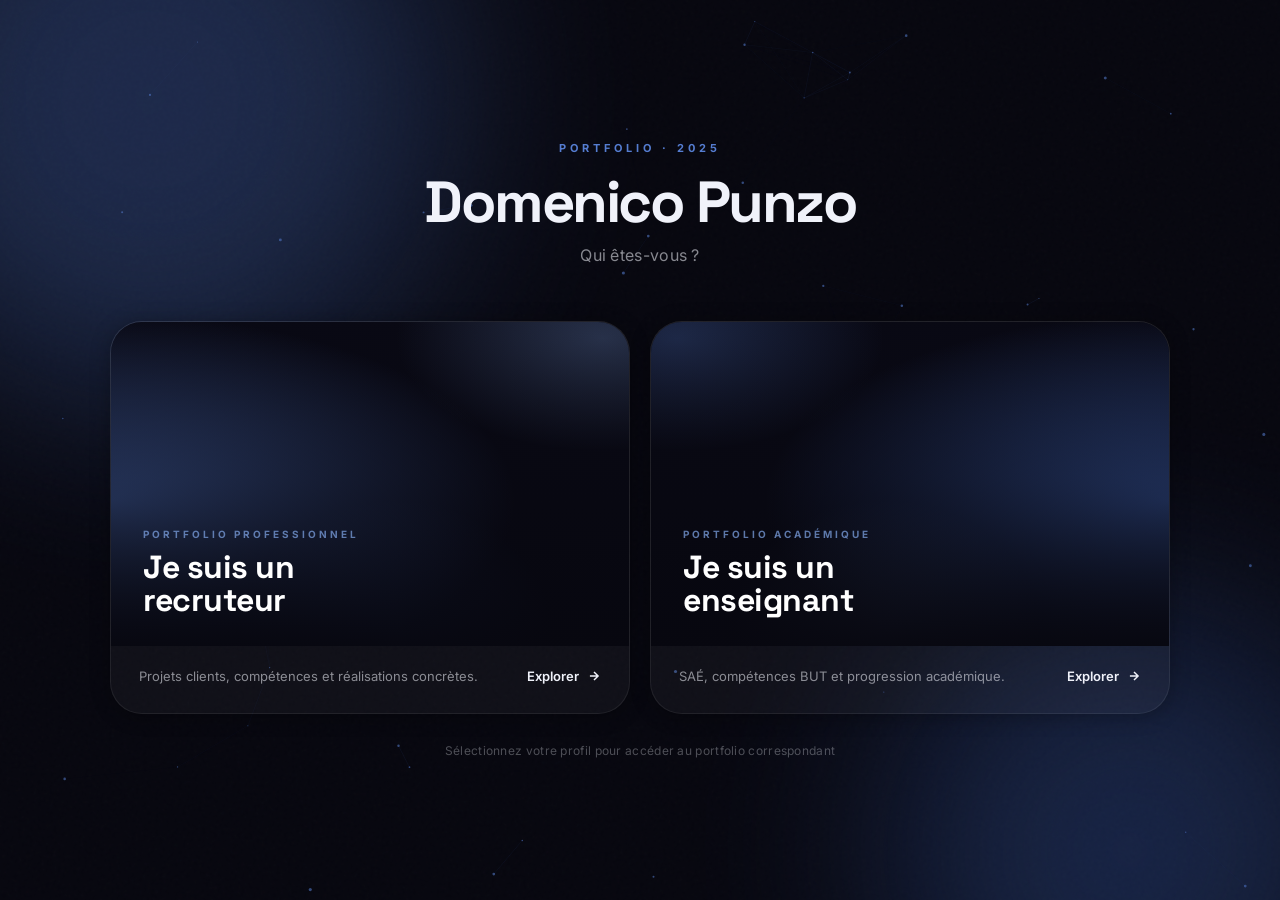
==== commit c86ce6f4: "fix nom image" ====
--- a/index.html
+++ b/index.html
@@ -226,10 +226,6 @@
   </style>
 </head>
 <body>
-  <!-- Cursor -->
-  <div class="cursor" id="cursor"></div>
-  <div class="cursor-ring" id="cursorRing"></div>
-
   <!-- Particle background -->
   <canvas id="particleCanvas"></canvas>
 
@@ -306,17 +302,6 @@
   </div>
 
   <script>
-    // Custom cursor
-    const cursor = document.getElementById('cursor');
-    const ring = document.getElementById('cursorRing');
-    let mx = 0, my = 0, rx = 0, ry = 0;
-    document.addEventListener('mousemove', e => { mx = e.clientX; my = e.clientY; cursor.style.left = mx + 'px'; cursor.style.top = my + 'px'; });
-    (function animate() {
-      rx += (mx - rx) * 0.12; ry += (my - ry) * 0.12;
-      ring.style.left = rx + 'px'; ring.style.top = ry + 'px';
-      requestAnimationFrame(animate);
-    })();
-
     // Particles
     (function() {
       const canvas = document.getElementById('particleCanvas');
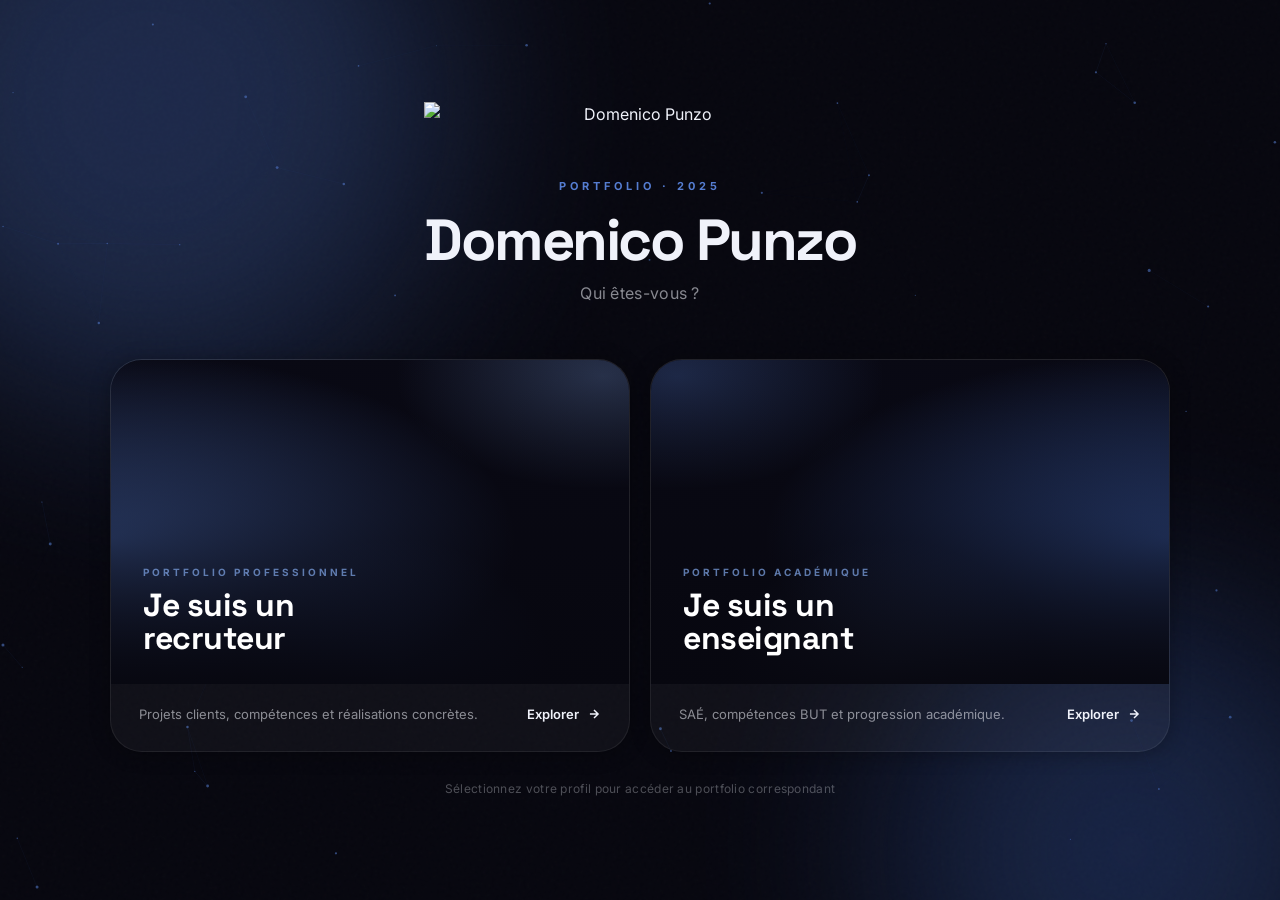
==== commit b9748ab1: "fix nom image" ====
--- a/index.html
+++ b/index.html
@@ -218,6 +218,12 @@
       letter-spacing: 0.3px;
     }
 
+    /* Landing logo */
+    .landing-logo {
+      height: 56px; width: auto; object-fit: contain;
+      margin-bottom: 20px; display: block; margin-inline: auto;
+    }
+
     /* Mobile */
     @media (max-width: 760px) {
       .showcase { flex-direction: column; }
@@ -240,6 +246,7 @@
 
     <!-- Identity -->
     <div class="landing-id">
+      <img src="https://pub-c142d74a81774582afa4b6283e9c608b.r2.dev/Affiches/logo.png" alt="Domenico Punzo" class="landing-logo" />
       <p class="landing-eyebrow">Portfolio · 2025</p>
       <h1 class="landing-name">Domenico Punzo</h1>
       <p class="landing-subtitle">Qui êtes-vous ?</p>
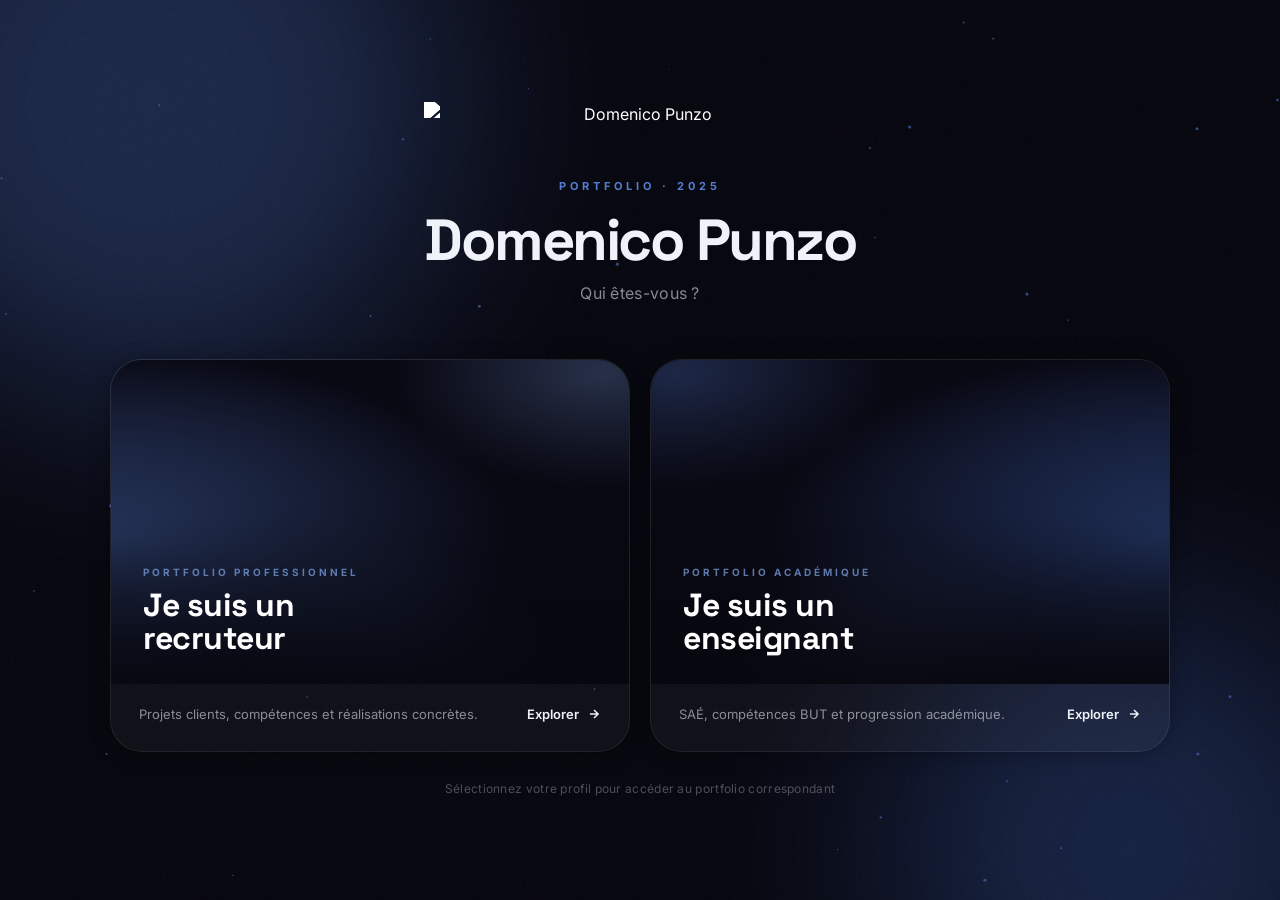
==== commit 1c1c3f06: "fix nom image" ====
--- a/index.html
+++ b/index.html
@@ -6,6 +6,7 @@
   <title>Domenico Punzo — Portfolio</title>
   <meta name="description" content="Portfolio de Domenico Punzo — Data & Digital Transformation" />
   <link rel="stylesheet" href="css/style.css" />
+  <link rel="icon" href="https://pub-c142d74a81774582afa4b6283e9c608b.r2.dev/Affiches/logo.png" type="image/png" />
   <style>
     /* ── Landing specific ── */
     .landing {
@@ -222,6 +223,7 @@
     .landing-logo {
       height: 56px; width: auto; object-fit: contain;
       margin-bottom: 20px; display: block; margin-inline: auto;
+      filter: brightness(0) invert(1);
     }
 
     /* Mobile */
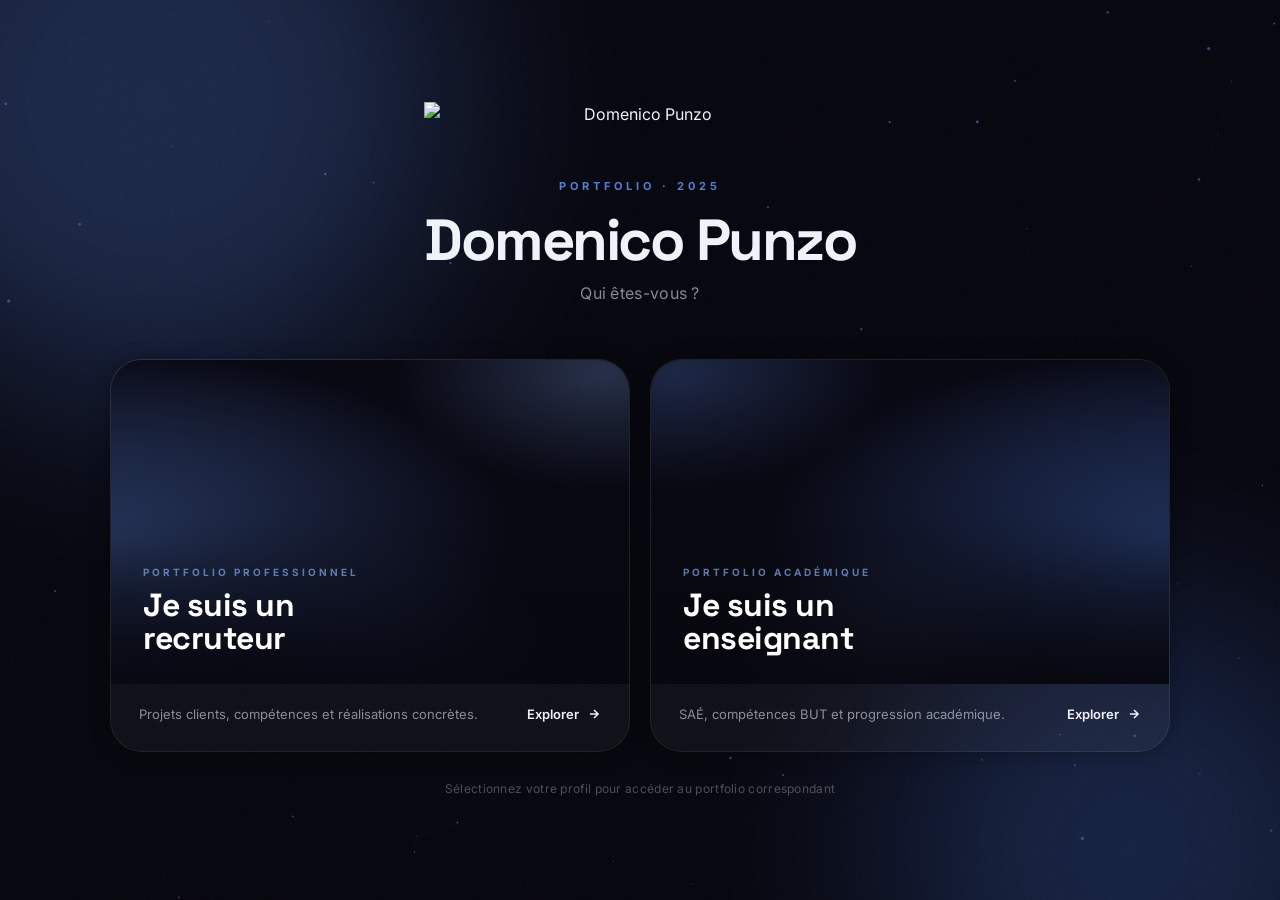
==== commit 2d1ed1a0: "fix nom image" ====
--- a/index.html
+++ b/index.html
@@ -223,7 +223,7 @@
     .landing-logo {
       height: 56px; width: auto; object-fit: contain;
       margin-bottom: 20px; display: block; margin-inline: auto;
-      filter: brightness(0) invert(1);
+      mix-blend-mode: screen;
     }
 
     /* Mobile */
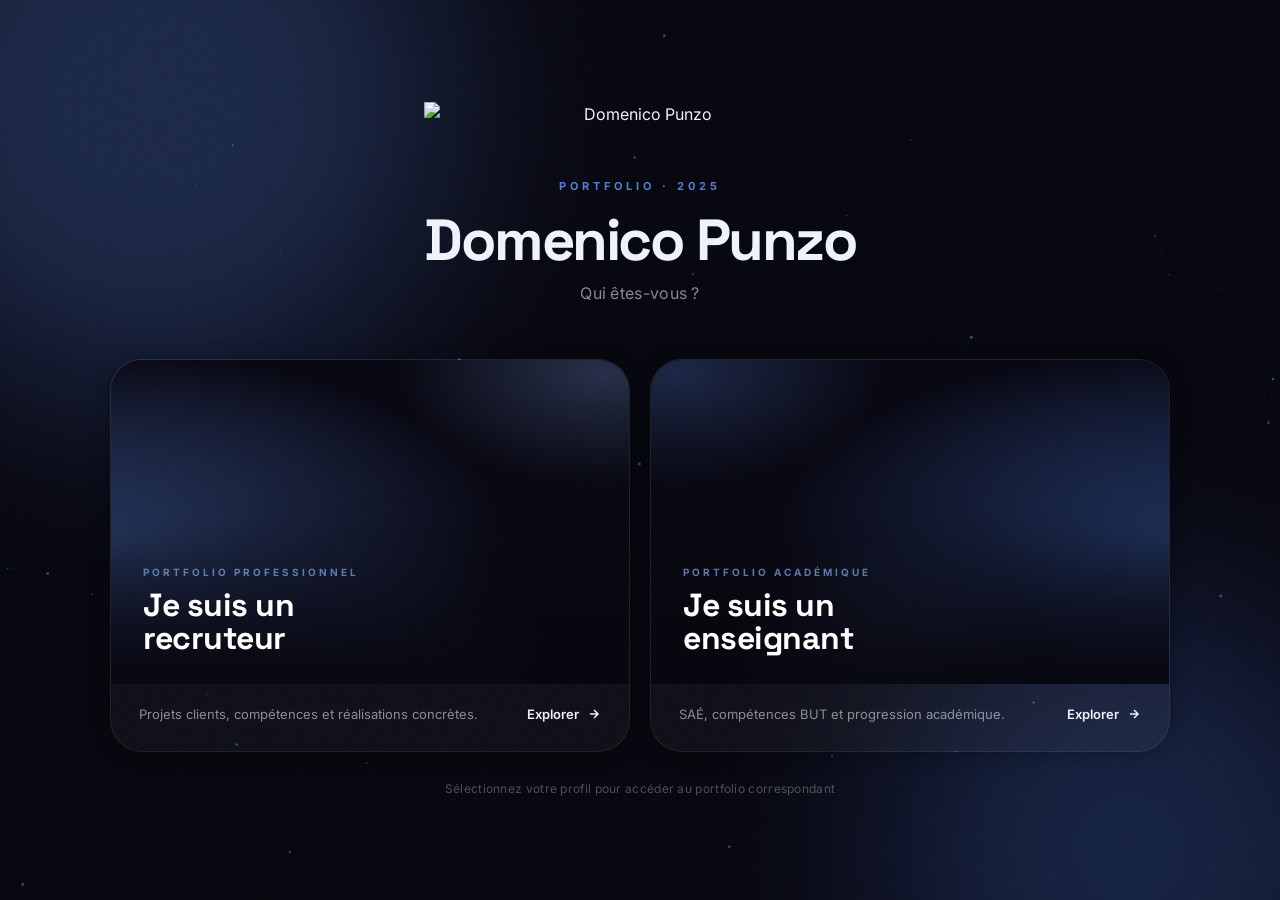
==== commit 784a6cf7: "fix nom image" ====
--- a/index.html
+++ b/index.html
@@ -6,7 +6,7 @@
   <title>Domenico Punzo — Portfolio</title>
   <meta name="description" content="Portfolio de Domenico Punzo — Data & Digital Transformation" />
   <link rel="stylesheet" href="css/style.css" />
-  <link rel="icon" href="https://pub-c142d74a81774582afa4b6283e9c608b.r2.dev/Affiches/logo.png" type="image/png" />
+  <link rel="icon" href="https://pub-c142d74a81774582afa4b6283e9c608b.r2.dev/Affiches/logo-removebg-preview%20(2).png" type="image/png" />
   <style>
     /* ── Landing specific ── */
     .landing {
@@ -248,7 +248,7 @@
 
     <!-- Identity -->
     <div class="landing-id">
-      <img src="https://pub-c142d74a81774582afa4b6283e9c608b.r2.dev/Affiches/logo.png" alt="Domenico Punzo" class="landing-logo" />
+      <img src="https://pub-c142d74a81774582afa4b6283e9c608b.r2.dev/Affiches/logo-removebg-preview%20(2).png" alt="Domenico Punzo" class="landing-logo" />
       <p class="landing-eyebrow">Portfolio · 2025</p>
       <h1 class="landing-name">Domenico Punzo</h1>
       <p class="landing-subtitle">Qui êtes-vous ?</p>
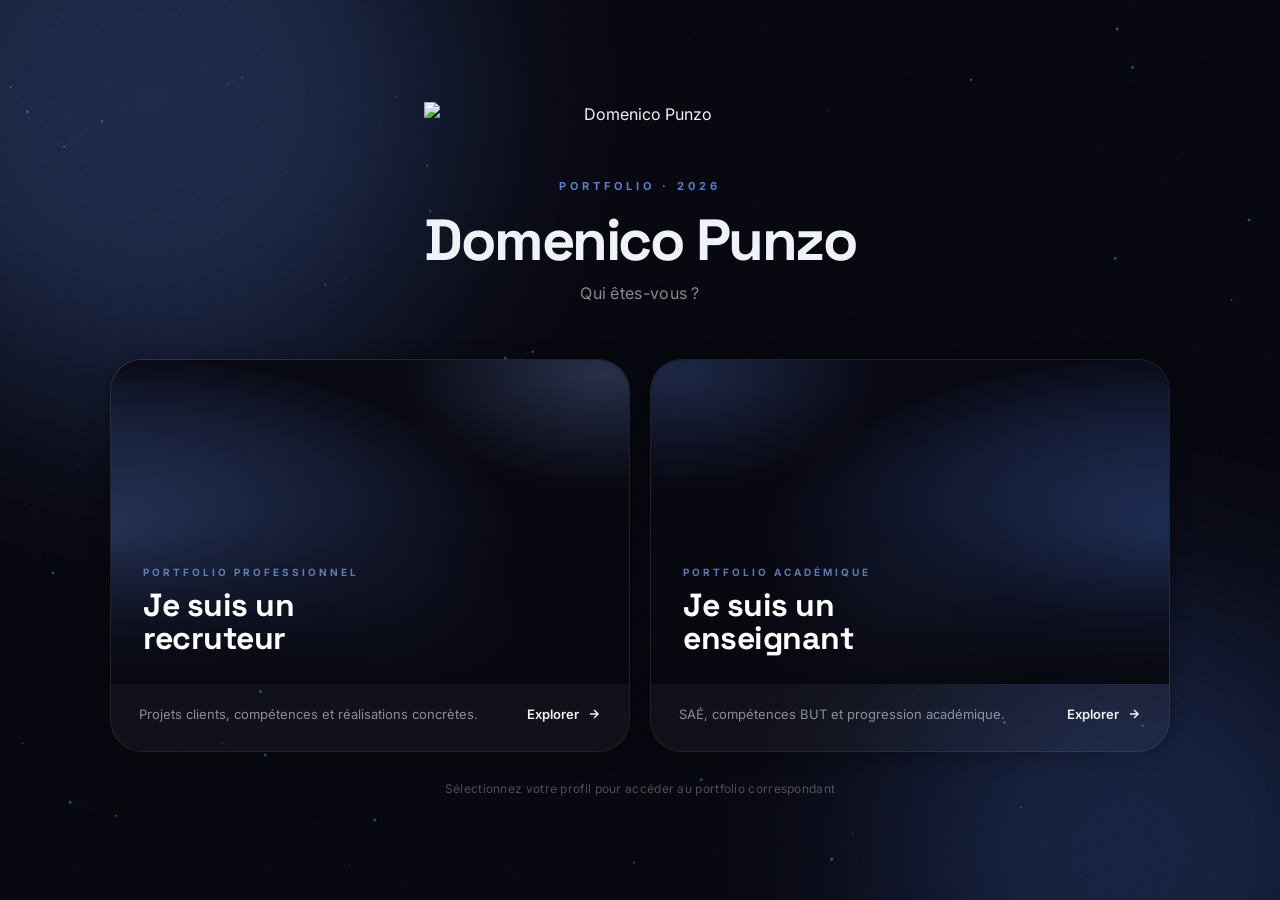
==== commit 6b8f1205: "fix nom image" ====
--- a/index.html
+++ b/index.html
@@ -249,7 +249,7 @@
     <!-- Identity -->
     <div class="landing-id">
       <img src="https://pub-c142d74a81774582afa4b6283e9c608b.r2.dev/Affiches/logo-removebg-preview%20(2).png" alt="Domenico Punzo" class="landing-logo" />
-      <p class="landing-eyebrow">Portfolio · 2025</p>
+      <p class="landing-eyebrow">Portfolio · 2026</p>
       <h1 class="landing-name">Domenico Punzo</h1>
       <p class="landing-subtitle">Qui êtes-vous ?</p>
     </div>
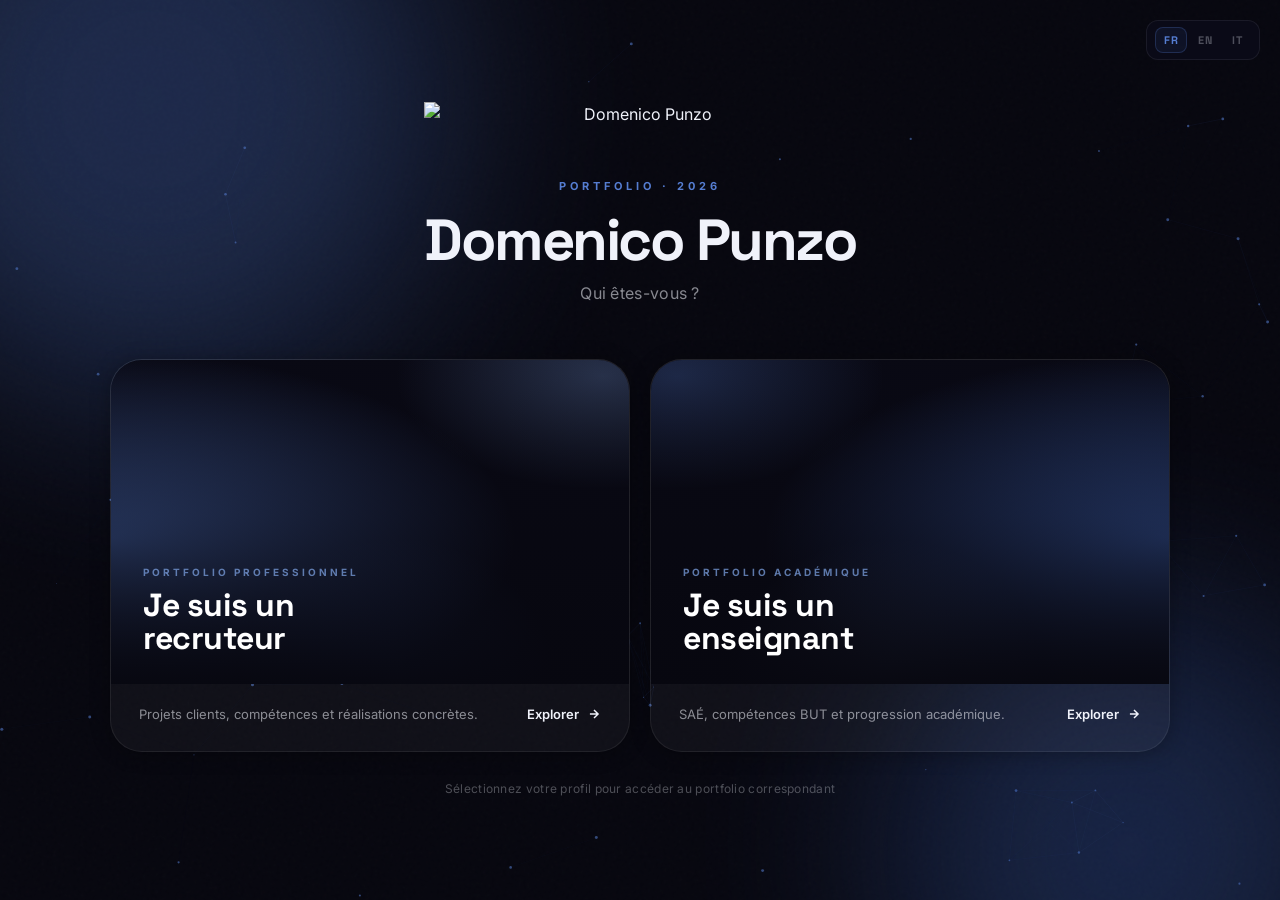
==== commit 69f47c8d: "fix nom image" ====
--- a/index.html
+++ b/index.html
@@ -237,6 +237,13 @@
   <!-- Particle background -->
   <canvas id="particleCanvas"></canvas>
 
+  <!-- Language switcher (floating) -->
+  <div class="lang-fixed">
+    <button class="lang-btn active" data-lang="fr">FR</button>
+    <button class="lang-btn" data-lang="en">EN</button>
+    <button class="lang-btn" data-lang="it">IT</button>
+  </div>
+
   <!-- Landing -->
   <div class="landing">
     <!-- Background -->
@@ -251,7 +258,7 @@
       <img src="https://pub-c142d74a81774582afa4b6283e9c608b.r2.dev/Affiches/logo-removebg-preview%20(2).png" alt="Domenico Punzo" class="landing-logo" />
       <p class="landing-eyebrow">Portfolio · 2026</p>
       <h1 class="landing-name">Domenico Punzo</h1>
-      <p class="landing-subtitle">Qui êtes-vous ?</p>
+      <p class="landing-subtitle" data-i18n="index_sub">Qui êtes-vous ?</p>
     </div>
 
     <!-- Showcase choice -->
@@ -268,14 +275,14 @@
             <div class="showcase-video-overlay"></div>
             <div class="showcase-glare"></div>
             <div class="showcase-visual-content">
-              <p class="showcase-vis-eyebrow">Portfolio professionnel</p>
-              <h2 class="showcase-choice">Je suis un<br>recruteur</h2>
+              <p class="showcase-vis-eyebrow" data-i18n="index_pro_eyebrow">Portfolio professionnel</p>
+              <h2 class="showcase-choice" data-i18n="index_pro_title" data-i18n-html>Je suis un<br>recruteur</h2>
             </div>
           </div>
           <div class="showcase-info">
-            <p class="showcase-info-desc">Projets clients, compétences et réalisations concrètes.</p>
+            <p class="showcase-info-desc" data-i18n="index_pro_desc">Projets clients, compétences et réalisations concrètes.</p>
             <div class="showcase-cta">
-              Explorer
+              <span data-i18n="index_explore">Explorer</span>
               <svg viewBox="0 0 24 24" fill="none" stroke="currentColor" stroke-width="2.5"><path d="M5 12h14M12 5l7 7-7 7"/></svg>
             </div>
           </div>
@@ -291,14 +298,14 @@
             <div class="showcase-video-overlay"></div>
             <div class="showcase-glare"></div>
             <div class="showcase-visual-content">
-              <p class="showcase-vis-eyebrow">Portfolio académique</p>
-              <h2 class="showcase-choice">Je suis un<br>enseignant</h2>
+              <p class="showcase-vis-eyebrow" data-i18n="index_acad_eyebrow">Portfolio académique</p>
+              <h2 class="showcase-choice" data-i18n="index_acad_title" data-i18n-html>Je suis un<br>enseignant</h2>
             </div>
           </div>
           <div class="showcase-info">
-            <p class="showcase-info-desc">SAÉ, compétences BUT et progression académique.</p>
+            <p class="showcase-info-desc" data-i18n="index_acad_desc">SAÉ, compétences BUT et progression académique.</p>
             <div class="showcase-cta">
-              Explorer
+              <span data-i18n="index_explore">Explorer</span>
               <svg viewBox="0 0 24 24" fill="none" stroke="currentColor" stroke-width="2.5"><path d="M5 12h14M12 5l7 7-7 7"/></svg>
             </div>
           </div>
@@ -307,7 +314,7 @@
       </div>
     </div>
 
-    <p class="landing-hint">Sélectionnez votre profil pour accéder au portfolio correspondant</p>
+    <p class="landing-hint" data-i18n="index_hint">Sélectionnez votre profil pour accéder au portfolio correspondant</p>
   </div>
 
   <script>
@@ -356,5 +363,62 @@
       });
     }
   </script>
+  <script>
+    /* ── Language switcher for landing page ── */
+    (function() {
+      const T = {
+        fr: {
+          index_sub: 'Qui êtes-vous ?',
+          index_pro_eyebrow: 'Portfolio professionnel', index_pro_title: 'Je suis un<br>recruteur',
+          index_pro_desc: 'Projets clients, compétences et réalisations concrètes.',
+          index_acad_eyebrow: 'Portfolio académique', index_acad_title: 'Je suis un<br>enseignant',
+          index_acad_desc: 'SAÉ, compétences BUT et progression académique.',
+          index_explore: 'Explorer',
+          index_hint: 'Sélectionnez votre profil pour accéder au portfolio correspondant'
+        },
+        en: {
+          index_sub: 'Who are you?',
+          index_pro_eyebrow: 'Professional Portfolio', index_pro_title: "I'm a<br>recruiter",
+          index_pro_desc: 'Client projects, skills and concrete achievements.',
+          index_acad_eyebrow: 'Academic Portfolio', index_acad_title: "I'm a<br>teacher",
+          index_acad_desc: 'SAÉ projects, BUT skills and academic progression.',
+          index_explore: 'Explore',
+          index_hint: 'Select your profile to access the corresponding portfolio'
+        },
+        it: {
+          index_sub: 'Chi sei?',
+          index_pro_eyebrow: 'Portfolio professionale', index_pro_title: 'Sono un<br>recruiter',
+          index_pro_desc: 'Progetti clienti, competenze e risultati concreti.',
+          index_acad_eyebrow: 'Portfolio accademico', index_acad_title: 'Sono un<br>insegnante',
+          index_acad_desc: 'SAÉ, competenze BUT e progressione accademica.',
+          index_explore: 'Esplora',
+          index_hint: 'Seleziona il tuo profilo per accedere al portfolio corrispondente'
+        }
+      };
+
+      function applyLang(lang) {
+        if (!T[lang]) lang = 'fr';
+        localStorage.setItem('lang', lang);
+        document.documentElement.lang = lang;
+        const t = T[lang];
+        document.querySelectorAll('[data-i18n]').forEach(el => {
+          const key = el.dataset.i18n;
+          if (t[key] === undefined) return;
+          if ('i18nHtml' in el.dataset) { el.innerHTML = t[key]; }
+          else { el.textContent = t[key]; }
+        });
+        document.querySelectorAll('.lang-btn').forEach(btn => {
+          btn.classList.toggle('active', btn.dataset.lang === lang);
+        });
+      }
+
+      applyLang(localStorage.getItem('lang') || 'fr');
+
+      document.addEventListener('click', e => {
+        const btn = e.target.closest('.lang-btn');
+        if (btn && btn.dataset.lang) applyLang(btn.dataset.lang);
+      });
+    })();
+  </script>
 </body>
 </html>
--- a/css/style.css
+++ b/css/style.css
@@ -177,6 +177,43 @@
   transition: all 0.2s;
 }
 .nav-switch:hover { border-color: var(--primary); color: var(--primary); }
+
+/* ── Language switcher ── */
+.nav-lang {
+  display: flex; align-items: center; gap: 2px;
+}
+.lang-btn {
+  font-size: 11px; font-weight: 700;
+  letter-spacing: 0.5px;
+  color: var(--text-subtle);
+  background: none;
+  border: 1px solid transparent;
+  border-radius: 8px;
+  padding: 5px 8px;
+  cursor: pointer;
+  transition: color 0.2s, border-color 0.2s, background 0.2s;
+  font-family: 'Space Grotesk', sans-serif;
+}
+.lang-btn:hover { color: var(--text-muted); }
+.lang-btn.active {
+  color: var(--primary);
+  border-color: var(--border-blue);
+  background: rgba(85,125,209,0.08);
+}
+
+/* Floating lang switcher (index page) */
+.lang-fixed {
+  position: fixed;
+  top: 20px; right: 20px;
+  z-index: 200;
+  display: flex; gap: 2px;
+  background: var(--bg-glass);
+  backdrop-filter: blur(12px);
+  border: 1px solid var(--border);
+  border-radius: 12px;
+  padding: 6px 8px;
+}
+
 .nav-hamburger { display: none; flex-direction: column; gap: 5px; padding: 4px; }
 .nav-hamburger span {
   width: 24px; height: 2px;
@@ -871,6 +908,8 @@
   :root { --section-pad: 64px; }
   .nav-links, .nav-cta, .nav-switch { display: none; }
   .nav-hamburger { display: flex; }
+  .nav-lang { gap: 1px; }
+  .lang-btn { padding: 4px 6px; font-size: 10px; }
   .projects-grid { grid-template-columns: 1fr; }
   .cursor, .cursor-ring { display: none; }
   .skill-body-content { grid-template-columns: 1fr; }
